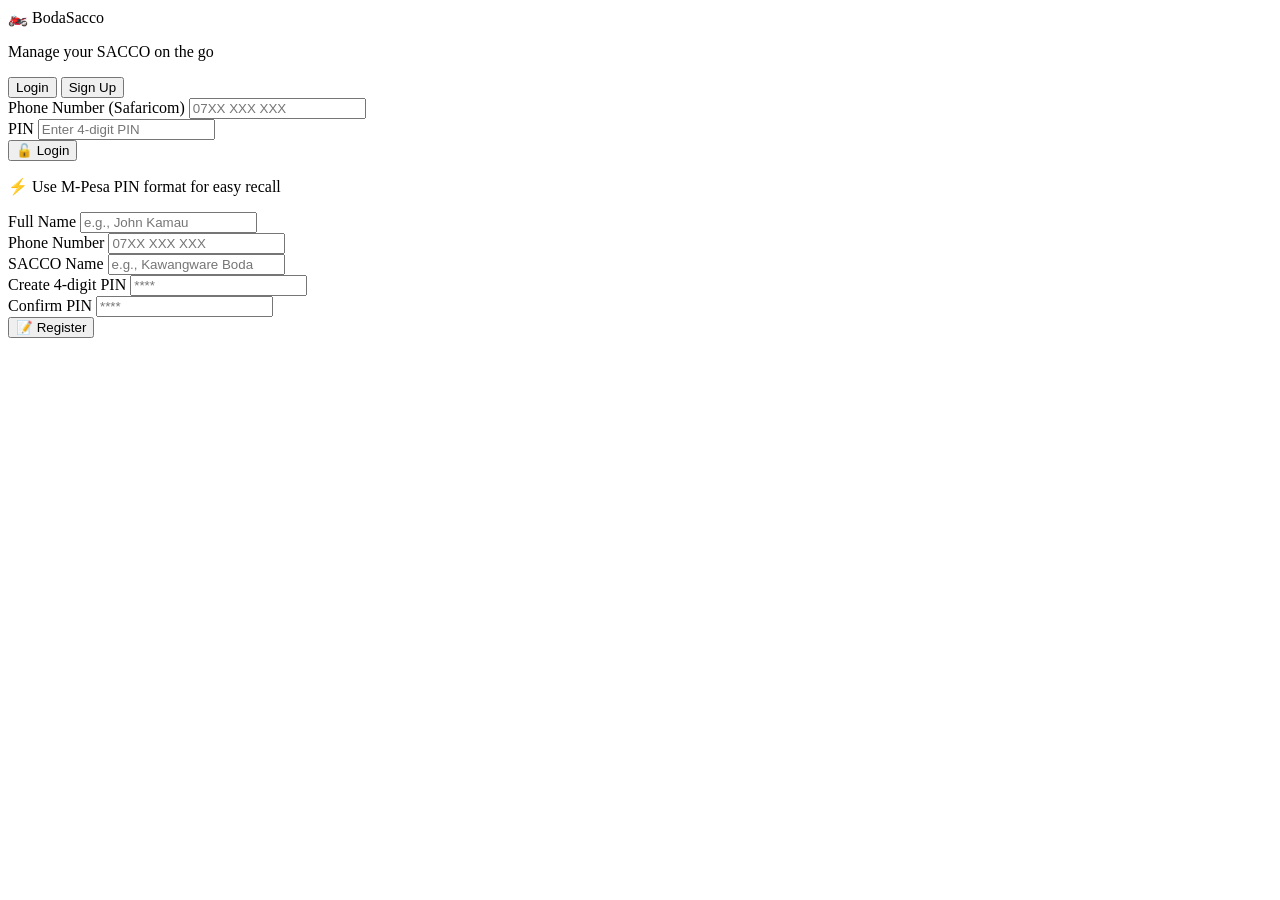
==== index.html @ 07bf7209 "Add files via upload" ====
<!DOCTYPE html>
<html lang="en">
<head>
    <meta charset="UTF-8">
    <meta name="viewport" content="width=device-width, initial-scale=1.0, maximum-scale=1.0, user-scalable=no">
    <title>BodaSacco - Login</title>
    <link rel="stylesheet" href="css/style.css">
    <link rel="manifest" href="manifest.json">
    <meta name="theme-color" content="#2ecc71">
</head>
<body>
    <div class="container">
        <div class="logo-section">
            <div class="logo">🏍️ BodaSacco</div>
            <p class="tagline">Manage your SACCO on the go</p>
        </div>

        <div class="auth-tabs">
            <button class="tab-btn active" onclick="showLogin()">Login</button>
            <button class="tab-btn" onclick="showSignup()">Sign Up</button>
        </div>

        <!-- Login Form -->
        <form id="loginForm" class="auth-form active">
            <div class="form-group">
                <label>Phone Number (Safaricom)</label>
                <input type="tel" id="loginPhone" placeholder="07XX XXX XXX" pattern="[0-9]{10}" required>
            </div>
            <div class="form-group">
                <label>PIN</label>
                <input type="password" id="loginPin" placeholder="Enter 4-digit PIN" maxlength="4" pattern="[0-9]{4}" required>
            </div>
            <button type="submit" class="btn-primary">🔓 Login</button>
            <p class="mpesa-note">⚡ Use M-Pesa PIN format for easy recall</p>
        </form>

        <!-- Signup Form -->
        <form id="signupForm" class="auth-form">
            <div class="form-group">
                <label>Full Name</label>
                <input type="text" id="signupName" placeholder="e.g., John Kamau" required>
            </div>
            <div class="form-group">
                <label>Phone Number</label>
                <input type="tel" id="signupPhone" placeholder="07XX XXX XXX" pattern="[0-9]{10}" required>
            </div>
            <div class="form-group">
                <label>SACCO Name</label>
                <input type="text" id="saccoName" placeholder="e.g., Kawangware Boda" required>
            </div>
            <div class="form-group">
                <label>Create 4-digit PIN</label>
                <input type="password" id="signupPin" placeholder="****" maxlength="4" pattern="[0-9]{4}" required>
            </div>
            <div class="form-group">
                <label>Confirm PIN</label>
                <input type="password" id="confirmPin" placeholder="****" maxlength="4" pattern="[0-9]{4}" required>
            </div>
            <button type="submit" class="btn-primary">📝 Register</button>
        </form>

        <div class="offline-badge" id="offlineBadge" style="display: none;">
            📴 You're offline - changes will sync when connected
        </div>
    </div>

    <script src="js/auth.js"></script>
    <script src="js/app.js"></script>
</body>
</html>
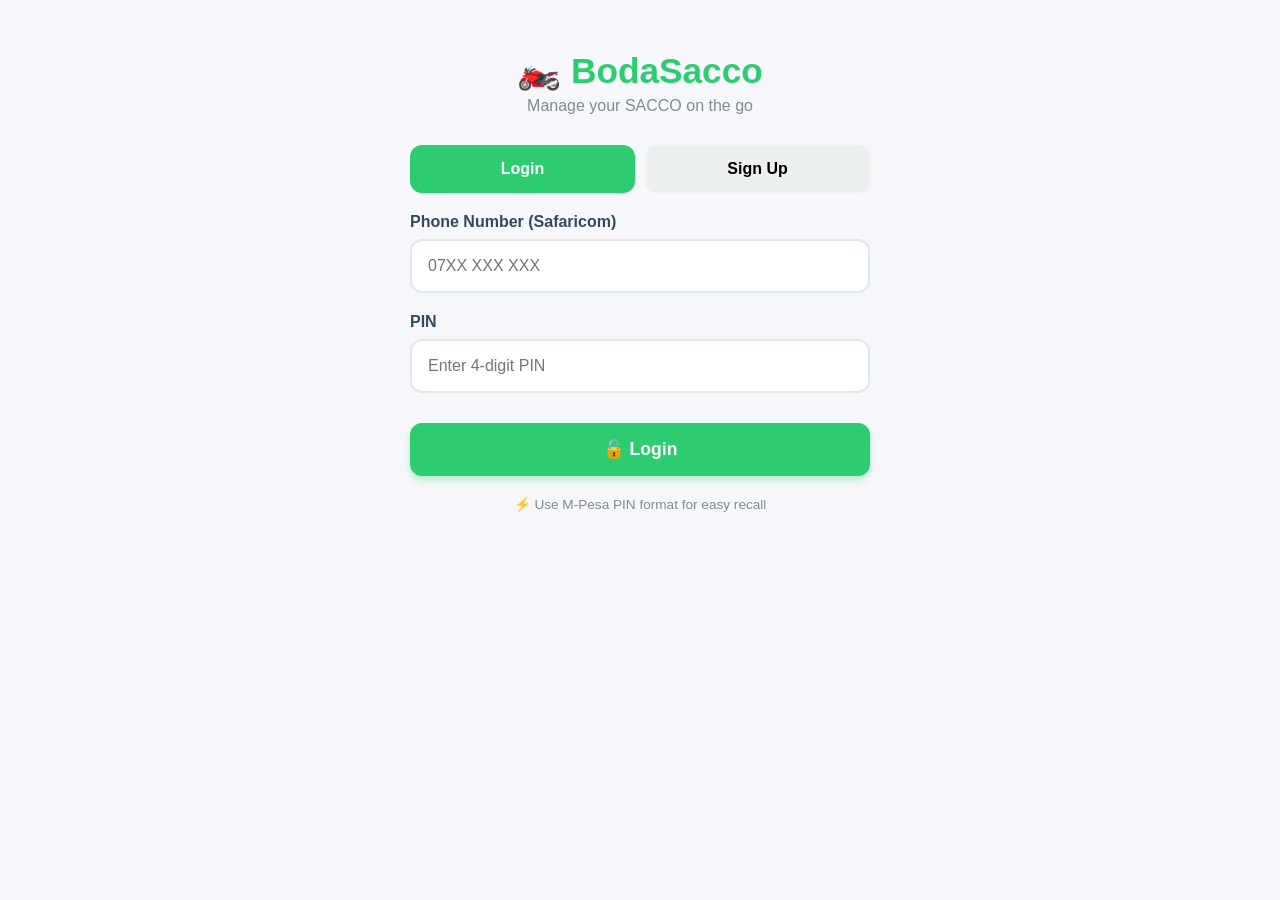
==== commit dce030c2: "Update index.html" ====
--- a/index.html
+++ b/index.html
@@ -4,7 +4,7 @@
     <meta charset="UTF-8">
     <meta name="viewport" content="width=device-width, initial-scale=1.0, maximum-scale=1.0, user-scalable=no">
     <title>BodaSacco - Login</title>
-    <link rel="stylesheet" href="css/style.css">
+    <link rel="stylesheet" href="style.css">
     <link rel="manifest" href="manifest.json">
     <meta name="theme-color" content="#2ecc71">
 </head>
@@ -64,7 +64,8 @@
         </div>
     </div>
 
-    <script src="js/auth.js"></script>
-    <script src="js/app.js"></script>
+    <script src="auth.js"></script>
+    <script src="app.js"></script>
 </body>
-</html>+
+</html>
--- a/style.css
+++ b/style.css
@@ -0,0 +1,572 @@
+/* Mobile-First CSS for BodaSacco Manager */
+
+* {
+    margin: 0;
+    padding: 0;
+    box-sizing: border-box;
+    font-family: 'Segoe UI', Tahoma, Geneva, Verdana, sans-serif;
+}
+
+body {
+    background-color: #f5f7fb;
+    color: #2c3e50;
+    padding-bottom: 70px; /* Space for bottom nav */
+}
+
+/* Container */
+.container {
+    padding: 20px;
+    max-width: 500px;
+    margin: 0 auto;
+}
+
+/* Typography - Large for easy reading */
+h1 {
+    font-size: 1.8rem;
+    margin-bottom: 5px;
+}
+
+h2 {
+    font-size: 1.5rem;
+    margin-bottom: 15px;
+}
+
+h3 {
+    font-size: 1.2rem;
+    margin-bottom: 10px;
+    color: #34495e;
+}
+
+/* Buttons - Big and tappable */
+.btn-primary {
+    background-color: #2ecc71;
+    color: white;
+    border: none;
+    padding: 16px 20px;
+    border-radius: 12px;
+    font-size: 1.1rem;
+    font-weight: bold;
+    width: 100%;
+    margin: 10px 0;
+    cursor: pointer;
+    box-shadow: 0 4px 6px rgba(46, 204, 113, 0.3);
+    transition: transform 0.1s ease;
+}
+
+.btn-primary:active {
+    transform: scale(0.98);
+}
+
+.btn-small {
+    padding: 10px 16px;
+    font-size: 0.9rem;
+    width: auto;
+}
+
+.btn-outline {
+    background-color: white;
+    color: #2ecc71;
+    border: 2px solid #2ecc71;
+    box-shadow: none;
+}
+
+/* Form Elements - Mobile optimized */
+.form-group {
+    margin-bottom: 20px;
+}
+
+.form-group label {
+    display: block;
+    margin-bottom: 8px;
+    font-weight: 600;
+    color: #34495e;
+    font-size: 1rem;
+}
+
+.form-group input,
+.form-group select {
+    width: 100%;
+    padding: 16px;
+    border: 2px solid #e0e7ed;
+    border-radius: 12px;
+    font-size: 1rem;
+    background-color: white;
+    -webkit-appearance: none;
+    appearance: none;
+}
+
+.form-group input:focus {
+    border-color: #2ecc71;
+    outline: none;
+}
+
+/* Bottom Navigation */
+.bottom-nav {
+    position: fixed;
+    bottom: 0;
+    left: 0;
+    right: 0;
+    background-color: white;
+    display: flex;
+    justify-content: space-around;
+    padding: 10px 0;
+    box-shadow: 0 -4px 10px rgba(0,0,0,0.1);
+    z-index: 1000;
+    max-width: 500px;
+    margin: 0 auto;
+    border-top-left-radius: 20px;
+    border-top-right-radius: 20px;
+}
+
+.nav-item {
+    display: flex;
+    flex-direction: column;
+    align-items: center;
+    text-decoration: none;
+    color: #95a5a6;
+    font-size: 0.8rem;
+    padding: 8px 12px;
+    border-radius: 30px;
+    transition: all 0.2s;
+}
+
+.nav-item.active {
+    color: #2ecc71;
+    background-color: rgba(46, 204, 113, 0.1);
+}
+
+.nav-icon {
+    font-size: 1.5rem;
+    margin-bottom: 4px;
+}
+
+/* Stats Cards */
+.stats-grid {
+    display: grid;
+    grid-template-columns: repeat(2, 1fr);
+    gap: 12px;
+    margin: 20px 0;
+}
+
+.stat-card {
+    background: linear-gradient(135deg, #667eea 0%, #764ba2 100%);
+    padding: 18px;
+    border-radius: 16px;
+    color: white;
+    box-shadow: 0 6px 12px rgba(102, 126, 234, 0.3);
+}
+
+.stat-card:nth-child(2) {
+    background: linear-gradient(135deg, #f093fb 0%, #f5576c 100%);
+}
+
+.stat-card:nth-child(3) {
+    background: linear-gradient(135deg, #4facfe 0%, #00f2fe 100%);
+}
+
+.stat-card:nth-child(4) {
+    background: linear-gradient(135deg, #43e97b 0%, #38f9d7 100%);
+}
+
+.stat-label {
+    display: block;
+    font-size: 0.85rem;
+    opacity: 0.9;
+    margin-bottom: 8px;
+}
+
+.stat-value {
+    display: block;
+    font-size: 1.8rem;
+    font-weight: bold;
+    margin-bottom: 5px;
+}
+
+.stat-trend {
+    font-size: 0.75rem;
+    opacity: 0.8;
+}
+
+.stat-trend.positive {
+    color: #2ecc71;
+}
+
+.stat-trend.negative {
+    color: #e74c3c;
+}
+
+/* Quick Actions */
+.quick-actions {
+    margin: 25px 0;
+}
+
+.action-grid {
+    display: grid;
+    grid-template-columns: repeat(2, 1fr);
+    gap: 12px;
+    margin-top: 12px;
+}
+
+.action-btn {
+    background: white;
+    border: 2px solid #e0e7ed;
+    border-radius: 16px;
+    padding: 20px 10px;
+    display: flex;
+    flex-direction: column;
+    align-items: center;
+    gap: 10px;
+    cursor: pointer;
+    transition: all 0.2s;
+}
+
+.action-btn:active {
+    background-color: #f8fafd;
+    border-color: #2ecc71;
+}
+
+.action-icon {
+    font-size: 2rem;
+}
+
+/* Activity List */
+.recent-activity {
+    background: white;
+    border-radius: 20px;
+    padding: 20px;
+    box-shadow: 0 2px 8px rgba(0,0,0,0.05);
+}
+
+.activity-item {
+    display: flex;
+    align-items: center;
+    padding: 15px 0;
+    border-bottom: 1px solid #ecf0f1;
+}
+
+.activity-item:last-child {
+    border-bottom: none;
+}
+
+.activity-icon {
+    font-size: 1.8rem;
+    margin-right: 15px;
+}
+
+.activity-details {
+    flex: 1;
+}
+
+.activity-title {
+    font-weight: 600;
+    margin-bottom: 4px;
+}
+
+.activity-time {
+    font-size: 0.8rem;
+    color: #7f8c8d;
+}
+
+.activity-amount {
+    font-weight: bold;
+    color: #27ae60;
+    font-size: 1.1rem;
+}
+
+/* Quick Amount Buttons for Add Earning */
+.quick-amounts {
+    display: grid;
+    grid-template-columns: repeat(4, 1fr);
+    gap: 8px;
+    margin: 20px 0;
+}
+
+.amount-btn {
+    background: white;
+    border: 2px solid #e0e7ed;
+    border-radius: 30px;
+    padding: 12px 0;
+    font-size: 0.9rem;
+    font-weight: 600;
+    cursor: pointer;
+}
+
+.amount-btn:active {
+    background-color: #2ecc71;
+    color: white;
+    border-color: #2ecc71;
+}
+
+/* Savings Preview */
+.savings-preview {
+    background: #e8f5e9;
+    padding: 16px;
+    border-radius: 12px;
+    margin: 20px 0;
+    border-left: 4px solid #2ecc71;
+}
+
+.saving-amount {
+    color: #27ae60;
+    font-weight: bold;
+    font-size: 1.2rem;
+}
+
+/* Offline Badge */
+.offline-badge, .offline-queue {
+    background-color: #f39c12;
+    color: white;
+    padding: 12px;
+    border-radius: 8px;
+    text-align: center;
+    margin: 10px 0;
+    font-weight: 500;
+}
+
+/* PWA Install Prompt */
+.a2hs-prompt {
+    position: fixed;
+    bottom: 80px;
+    left: 20px;
+    right: 20px;
+    background: white;
+    padding: 16px;
+    border-radius: 16px;
+    box-shadow: 0 4px 20px rgba(0,0,0,0.2);
+    display: flex;
+    gap: 10px;
+    align-items: center;
+    z-index: 2000;
+    max-width: 400px;
+    margin: 0 auto;
+}
+
+.a2hs-prompt p {
+    flex: 1;
+    font-weight: 500;
+}
+
+/* Page Header */
+.page-header {
+    display: flex;
+    align-items: center;
+    gap: 15px;
+    margin-bottom: 20px;
+    padding: 10px;
+}
+
+.back-btn {
+    background: none;
+    border: none;
+    font-size: 1.8rem;
+    cursor: pointer;
+    padding: 5px 10px;
+}
+
+/* Auth Tabs */
+.auth-tabs {
+    display: flex;
+    gap: 10px;
+    margin: 20px 0;
+}
+
+.tab-btn {
+    flex: 1;
+    padding: 15px;
+    border: none;
+    background: #ecf0f1;
+    border-radius: 12px;
+    font-size: 1rem;
+    font-weight: 600;
+    cursor: pointer;
+}
+
+.tab-btn.active {
+    background: #2ecc71;
+    color: white;
+}
+
+.auth-form {
+    display: none;
+}
+
+.auth-form.active {
+    display: block;
+}
+
+/* Logo Section */
+.logo-section {
+    text-align: center;
+    margin: 30px 0;
+}
+
+.logo {
+    font-size: 2.2rem;
+    font-weight: bold;
+    color: #2ecc71;
+    margin-bottom: 5px;
+}
+
+.tagline {
+    color: #7f8c8d;
+}
+
+/* M-PESA Note */
+.mpesa-note {
+    text-align: center;
+    font-size: 0.85rem;
+    color: #7f8c8d;
+    margin-top: 10px;
+}
+
+/* Main Content Area */
+.main-content {
+    max-width: 500px;
+    margin: 0 auto;
+    padding: 20px;
+}
+
+/* Dashboard Header */
+.dashboard-header {
+    display: flex;
+    justify-content: space-between;
+    align-items: center;
+    margin-bottom: 20px;
+}
+
+.date-badge {
+    background: white;
+    padding: 8px 12px;
+    border-radius: 30px;
+    font-size: 0.9rem;
+    font-weight: 500;
+    box-shadow: 0 2px 4px rgba(0,0,0,0.05);
+}
+
+.sacco-name {
+    color: #7f8c8d;
+    font-size: 0.9rem;
+}
+
+/* Summary Cards for Earnings Page */
+.summary-cards {
+    display: grid;
+    grid-template-columns: repeat(3, 1fr);
+    gap: 10px;
+    margin: 20px 0;
+}
+
+.summary-card {
+    background: white;
+    padding: 15px 10px;
+    border-radius: 12px;
+    text-align: center;
+    box-shadow: 0 2px 4px rgba(0,0,0,0.05);
+}
+
+.summary-card span {
+    display: block;
+    font-size: 0.8rem;
+    color: #7f8c8d;
+    margin-bottom: 5px;
+}
+
+.summary-card strong {
+    font-size: 1.1rem;
+    color: #2c3e50;
+}
+
+/* List Section */
+.list-header {
+    display: flex;
+    justify-content: space-between;
+    align-items: center;
+    margin-bottom: 15px;
+}
+
+.list-header select {
+    padding: 8px;
+    border-radius: 20px;
+    border: 1px solid #e0e7ed;
+    background: white;
+}
+
+/* Loan Cards */
+.loan-summary {
+    display: grid;
+    grid-template-columns: 1fr 1fr;
+    gap: 12px;
+    margin: 20px 0;
+}
+
+.loan-card {
+    background: white;
+    padding: 16px;
+    border-radius: 12px;
+    box-shadow: 0 2px 8px rgba(0,0,0,0.05);
+}
+
+.loan-card.outstanding {
+    border-left: 4px solid #e74c3c;
+}
+
+.loan-card.limit {
+    border-left: 4px solid #2ecc71;
+}
+
+.loan-card span {
+    display: block;
+    font-size: 0.85rem;
+    color: #7f8c8d;
+    margin-bottom: 5px;
+}
+
+.loan-card strong {
+    display: block;
+    font-size: 1.4rem;
+    margin-bottom: 5px;
+}
+
+.loan-card small {
+    font-size: 0.75rem;
+    color: #95a5a6;
+}
+
+/* Cards */
+.card {
+    background: white;
+    border-radius: 16px;
+    padding: 20px;
+    margin: 20px 0;
+    box-shadow: 0 2px 8px rgba(0,0,0,0.05);
+}
+
+/* Badges */
+.badge {
+    padding: 4px 8px;
+    border-radius: 20px;
+    font-size: 0.75rem;
+    font-weight: 600;
+}
+
+.badge.success {
+    background: #e8f5e9;
+    color: #27ae60;
+}
+
+/* Loading States */
+.loading {
+    text-align: center;
+    padding: 30px;
+    color: #95a5a6;
+}
+
+/* Error States */
+.error-message {
+    background: #fee;
+    color: #e74c3c;
+    padding: 12px;
+    border-radius: 8px;
+    margin: 10px 0;
+    text-align: center;
+}
